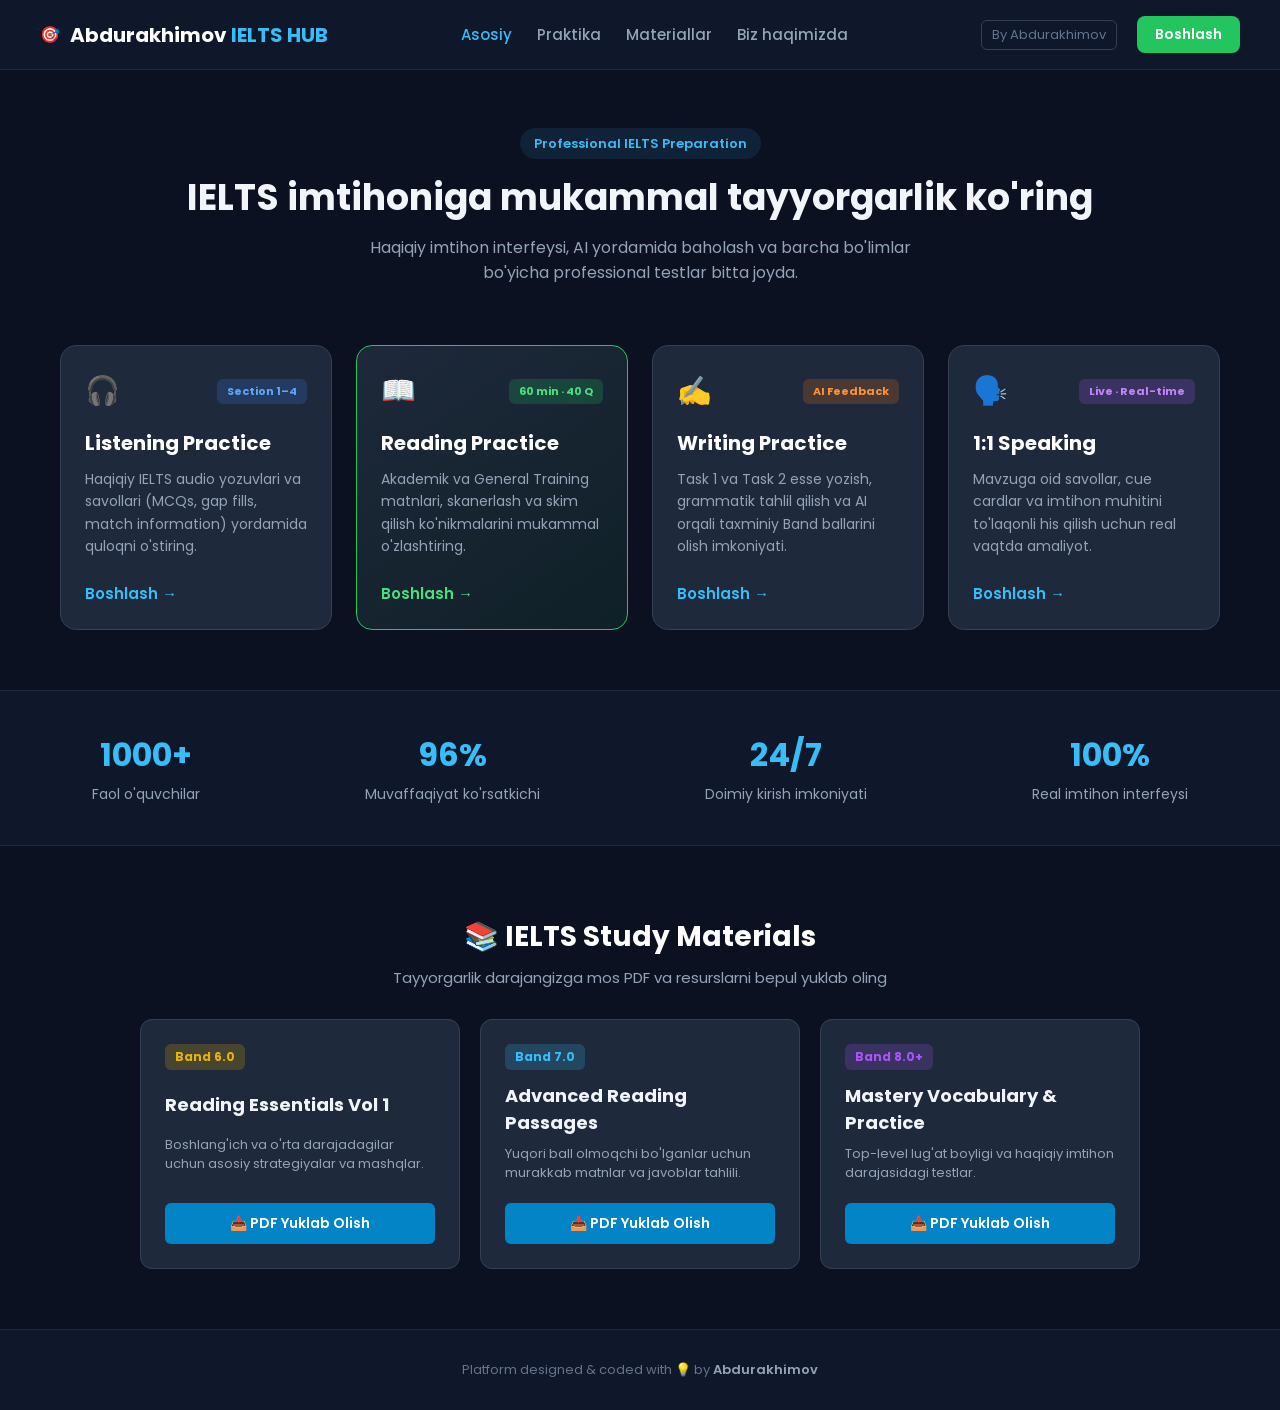
==== index.html @ 4808572f "Add files via upload" ====
<!DOCTYPE html>
<html lang="uz">
<head>
    <meta charset="UTF-8">
    <meta name="viewport" content="width=device-width, initial-scale=1.0">
    <title>Abdurakhimov IELTS Hub | Professional Practice Platform</title>
    <!-- Google Fonts -->
    <link href="https://fonts.googleapis.com/css2?family=Poppins:wght@300;400;500;600;700&display=swap" rel="stylesheet">
    <link rel="stylesheet" href="style.css">
</head>
<body>

    <!-- Навигационная панель -->
    <header class="navbar">
        <div class="logo-area">
            <span class="logo-icon">🎯</span>
            <h2>Abdurakhimov <span class="highlight">IELTS HUB</span></h2>
        </div>
        <nav class="nav-links">
            <a href="#" class="active">Asosiy</a>
            <a href="#practice">Praktika</a>
            <a href="#materials">Materiallar</a>
            <a href="#about">Biz haqimizda</a>
        </nav>
        <div class="nav-right">
            <span class="developer-tag">By Abdurakhimov</span>
            <a href="#practice" class="btn-primary">Boshlash</a>
        </div>
    </header>

    <!-- Главный баннер / Герой секция -->
    <section class="hero-section">
        <div class="hero-content">
            <span class="badge">Professional IELTS Preparation</span>
            <h1>IELTS imtihoniga mukammal tayyorgarlik ko'ring</h1>
            <p>Haqiqiy imtihon interfeysi, AI yordamida baholash va barcha bo'limlar bo'yicha professional testlar bitta joyda.</p>
        </div>
    </section>

    <!-- Секция карточек навыков (Practice Modules) -->
    <main class="dashboard-container" id="practice">
        
        <!-- 1. Listening Practice -->
        <div class="module-card">
            <div class="card-header">
                <span class="icon audio-icon">🎧</span>
                <span class="badge-tag blue">Section 1–4</span>
            </div>
            <h3>Listening Practice</h3>
            <p>Haqiqiy IELTS audio yozuvlari va savollari (MCQs, gap fills, match information) yordamida quloqni o'stiring.</p>
            <a href="#" class="btn-explore" onclick="alert('Tez kunda ochiladi!')">Boshlash →</a>
        </div>

        <!-- 2. Reading Practice -->
        <div class="module-card featured">
            <div class="card-header">
                <span class="icon reading-icon">📖</span>
                <span class="badge-tag green">60 min · 40 Q</span>
            </div>
            <h3>Reading Practice</h3>
            <p>Akademik va General Training matnlari, skanerlash va skim qilish ko'nikmalarini mukammal o'zlashtiring.</p>
            <!-- Siz yaratgan reading sahifasiga yo'naltiramiz -->
            <a href="reading.html" class="btn-explore">Boshlash →</a>
        </div>

        <!-- 3. Writing Practice -->
        <div class="module-card">
            <div class="card-header">
                <span class="icon writing-icon">✍️</span>
                <span class="badge-tag orange">AI Feedback</span>
            </div>
            <h3>Writing Practice</h3>
            <p>Task 1 va Task 2 esse yozish, grammatik tahlil qilish va AI orqali taxminiy Band ballarini olish imkoniyati.</p>
            <a href="#" class="btn-explore" onclick="alert('Tez kunda ochiladi!')">Boshlash →</a>
        </div>

        <!-- 4. Speaking Practice -->
        <div class="module-card">
            <div class="card-header">
                <span class="icon speaking-icon">🗣️</span>
                <span class="badge-tag purple">Live · Real-time</span>
            </div>
            <h3>1:1 Speaking</h3>
            <p>Mavzuga oid savollar, cue cardlar va imtihon muhitini to'laqonli his qilish uchun real vaqtda amaliyot.</p>
            <a href="#" class="btn-explore" onclick="alert('Tez kunda ochiladi!')">Boshlash →</a>
        </div>

    </main>

    <!-- Статистика платформа -->
    <section class="stats-section">
        <div class="stat-box">
            <h2>1000+</h2>
            <p>Faol o'quvchilar</p>
        </div>
        <div class="stat-box">
            <h2>96%</h2>
            <p>Muvaffaqiyat ko'rsatkichi</p>
        </div>
        <div class="stat-box">
            <h2>24/7</h2>
            <p>Doimiy kirish imkoniyati</p>
        </div>
        <div class="stat-box">
            <h2>100%</h2>
            <p>Real imtihon interfeysi</p>
        </div>
    </section>

    <!-- Секция скачивания материалов (Materials) -->
    <section class="materials-section" id="materials">
        <h2>📚 IELTS Study Materials</h2>
        <p class="subtitle">Tayyorgarlik darajangizga mos PDF va resurslarni bepul yuklab oling</p>

        <div class="materials-grid">
            <div class="material-card">
                <span class="level-badge b6">Band 6.0</span>
                <h3>Reading Essentials Vol 1</h3>
                <p>Boshlang'ich va o'rta darajadagilar uchun asosiy strategiyalar va mashqlar.</p>
                <a href="files/ielts_reading_band6.pdf" download class="btn-download">📥 PDF Yuklab Olish</a>
            </div>

            <div class="material-card">
                <span class="level-badge b7">Band 7.0</span>
                <h3>Advanced Reading Passages</h3>
                <p>Yuqori ball olmoqchi bo'lganlar uchun murakkab matnlar va javoblar tahlili.</p>
                <a href="files/ielts_reading_band7.pdf" download class="btn-download">📥 PDF Yuklab Olish</a>
            </div>

            <div class="material-card">
                <span class="level-badge b8">Band 8.0+</span>
                <h3>Mastery Vocabulary & Practice</h3>
                <p>Top-level lug'at boyligi va haqiqiy imtihon darajasidagi testlar.</p>
                <a href="files/ielts_reading_band8.pdf" download class="btn-download">📥 PDF Yuklab Olish</a>
            </div>
        </div>
    </section>

    <!-- Футер -->
    <footer class="footer">
        <p>Platform designed & coded with 💡 by <span>Abdurakhimov</span></p>
    </footer>

    <script src="script.js"></script>
</body>
</html>
---- style.css ----
* {
    box-sizing: border-box;
    margin: 0;
    padding: 0;
    font-family: 'Poppins', sans-serif;
}

body {
    background-color: #0b1120;
    color: #f8fafc;
}

/* Navbar */
.navbar {
    display: flex;
    justify-content: space-between;
    align-items: center;
    padding: 16px 40px;
    background-color: #0f172a;
    border-bottom: 1px solid #1e293b;
    position: sticky;
    top: 0;
    z-index: 1000;
}

.logo-area {
    display: flex;
    align-items: center;
    gap: 10px;
}

.logo-area h2 {
    font-size: 20px;
    font-weight: 700;
    color: white;
}

.highlight {
    color: #38bdf8;
}

.nav-links {
    display: flex;
    gap: 25px;
}

.nav-links a {
    text-decoration: none;
    color: #94a3b8;
    font-size: 15px;
    font-weight: 500;
    transition: 0.2s;
}

.nav-links a:hover, .nav-links a.active {
    color: #38bdf8;
}

.nav-right {
    display: flex;
    align-items: center;
    gap: 20px;
}

.developer-tag {
    font-size: 13px;
    color: #64748b;
    border: 1px solid #334155;
    padding: 4px 10px;
    border-radius: 6px;
}

.btn-primary {
    background-color: #22c55e;
    color: white;
    text-decoration: none;
    padding: 8px 18px;
    border-radius: 8px;
    font-weight: 600;
    font-size: 14px;
    transition: 0.2s;
}

.btn-primary:hover {
    background-color: #16a34a;
}

/* Hero Section */
.hero-section {
    text-align: center;
    padding: 60px 20px 30px;
}

.badge {
    background-color: rgba(56, 189, 248, 0.1);
    color: #38bdf8;
    padding: 6px 14px;
    border-radius: 20px;
    font-size: 13px;
    font-weight: 600;
}

.hero-section h1 {
    font-size: 36px;
    margin-top: 15px;
    margin-bottom: 10px;
    color: #f1f5f9;
}

.hero-section p {
    color: #94a3b8;
    font-size: 16px;
    max-width: 600px;
    margin: 0 auto;
}

/* Dashboard Grid */
.dashboard-container {
    display: grid;
    grid-template-columns: repeat(auto-fit, minmax(260px, 1fr));
    gap: 24px;
    max-width: 1200px;
    margin: 30px auto 60px;
    padding: 0 20px;
}

.module-card {
    background-color: #1e293b;
    border: 1px solid #334155;
    border-radius: 16px;
    padding: 24px;
    display: flex;
    flex-direction: column;
    justify-content: space-between;
    transition: transform 0.2s, border-color 0.2s;
}

.module-card:hover {
    transform: translateY(-6px);
    border-color: #38bdf8;
}

.module-card.featured {
    border-color: #22c55e;
    background: linear-gradient(145deg, #1e293b, #0f2027);
}

.card-header {
    display: flex;
    justify-content: space-between;
    align-items: center;
    margin-bottom: 16px;
}

.icon {
    font-size: 28px;
}

.badge-tag {
    font-size: 11px;
    font-weight: 700;
    padding: 4px 10px;
    border-radius: 6px;
}

.blue { background-color: rgba(59, 130, 246, 0.2); color: #60a5fa; }
.green { background-color: rgba(34, 197, 94, 0.2); color: #4ade80; }
.orange { background-color: rgba(249, 115, 22, 0.2); color: #fb923c; }
.purple { background-color: rgba(168, 85, 247, 0.2); color: #c084fc; }

.module-card h3 {
    font-size: 20px;
    color: white;
    margin-bottom: 10px;
}

.module-card p {
    color: #94a3b8;
    font-size: 14px;
    line-height: 1.6;
    margin-bottom: 24px;
}

.btn-explore {
    text-decoration: none;
    color: #38bdf8;
    font-weight: 600;
    font-size: 15px;
    display: inline-flex;
    align-items: center;
    gap: 5px;
}

.module-card.featured .btn-explore {
    color: #4ade80;
}

/* Stats Section */
.stats-section {
    display: flex;
    justify-content: space-around;
    background-color: #0f172a;
    border-top: 1px solid #1e293b;
    border-bottom: 1px solid #1e293b;
    padding: 40px 20px;
    margin-bottom: 50px;
    flex-wrap: wrap;
    gap: 20px;
}

.stat-box {
    text-align: center;
}

.stat-box h2 {
    font-size: 32px;
    color: #38bdf8;
    margin-bottom: 5px;
}

.stat-box p {
    color: #94a3b8;
    font-size: 14px;
}

/* Materials Section */
.materials-section {
    padding: 20px 20px 60px;
    max-width: 1200px;
    margin: 0 auto;
    text-align: center;
}

.materials-section h2 {
    font-size: 28px;
    color: white;
    margin-bottom: 8px;
}

.subtitle {
    color: #94a3b8;
    margin-bottom: 30px;
    font-size: 15px;
}

.materials-grid {
    display: flex;
    justify-content: center;
    gap: 20px;
    flex-wrap: wrap;
}

.material-card {
    background-color: #1e293b;
    border: 1px solid #334155;
    border-radius: 12px;
    padding: 24px;
    width: 320px;
    text-align: left;
    display: flex;
    flex-direction: column;
    justify-content: space-between;
}

.level-badge {
    align-self: flex-start;
    padding: 4px 10px;
    border-radius: 6px;
    font-size: 12px;
    font-weight: 700;
    margin-bottom: 12px;
}

.b6 { background-color: rgba(234, 179, 8, 0.2); color: #eab308; }
.b7 { background-color: rgba(56, 189, 248, 0.2); color: #38bdf8; }
.b8 { background-color: rgba(168, 85, 247, 0.2); color: #a855f7; }

.material-card h3 {
    color: #f1f5f9;
    font-size: 18px;
    margin-bottom: 8px;
}

.material-card p {
    color: #94a3b8;
    font-size: 13px;
    line-height: 1.5;
    margin-bottom: 20px;
}

.btn-download {
    display: block;
    text-align: center;
    background-color: #0284c7;
    color: white;
    text-decoration: none;
    padding: 10px;
    border-radius: 6px;
    font-weight: 600;
    font-size: 14px;
    transition: background-color 0.2s;
}

.btn-download:hover {
    background-color: #0369a1;
}

/* Footer */
.footer {
    text-align: center;
    padding: 30px;
    background-color: #0f172a;
    color: #64748b;
    font-size: 13px;
    border-top: 1px solid #1e293b;
}

.footer span {
    color: #94a3b8;
    font-weight: 600;
}
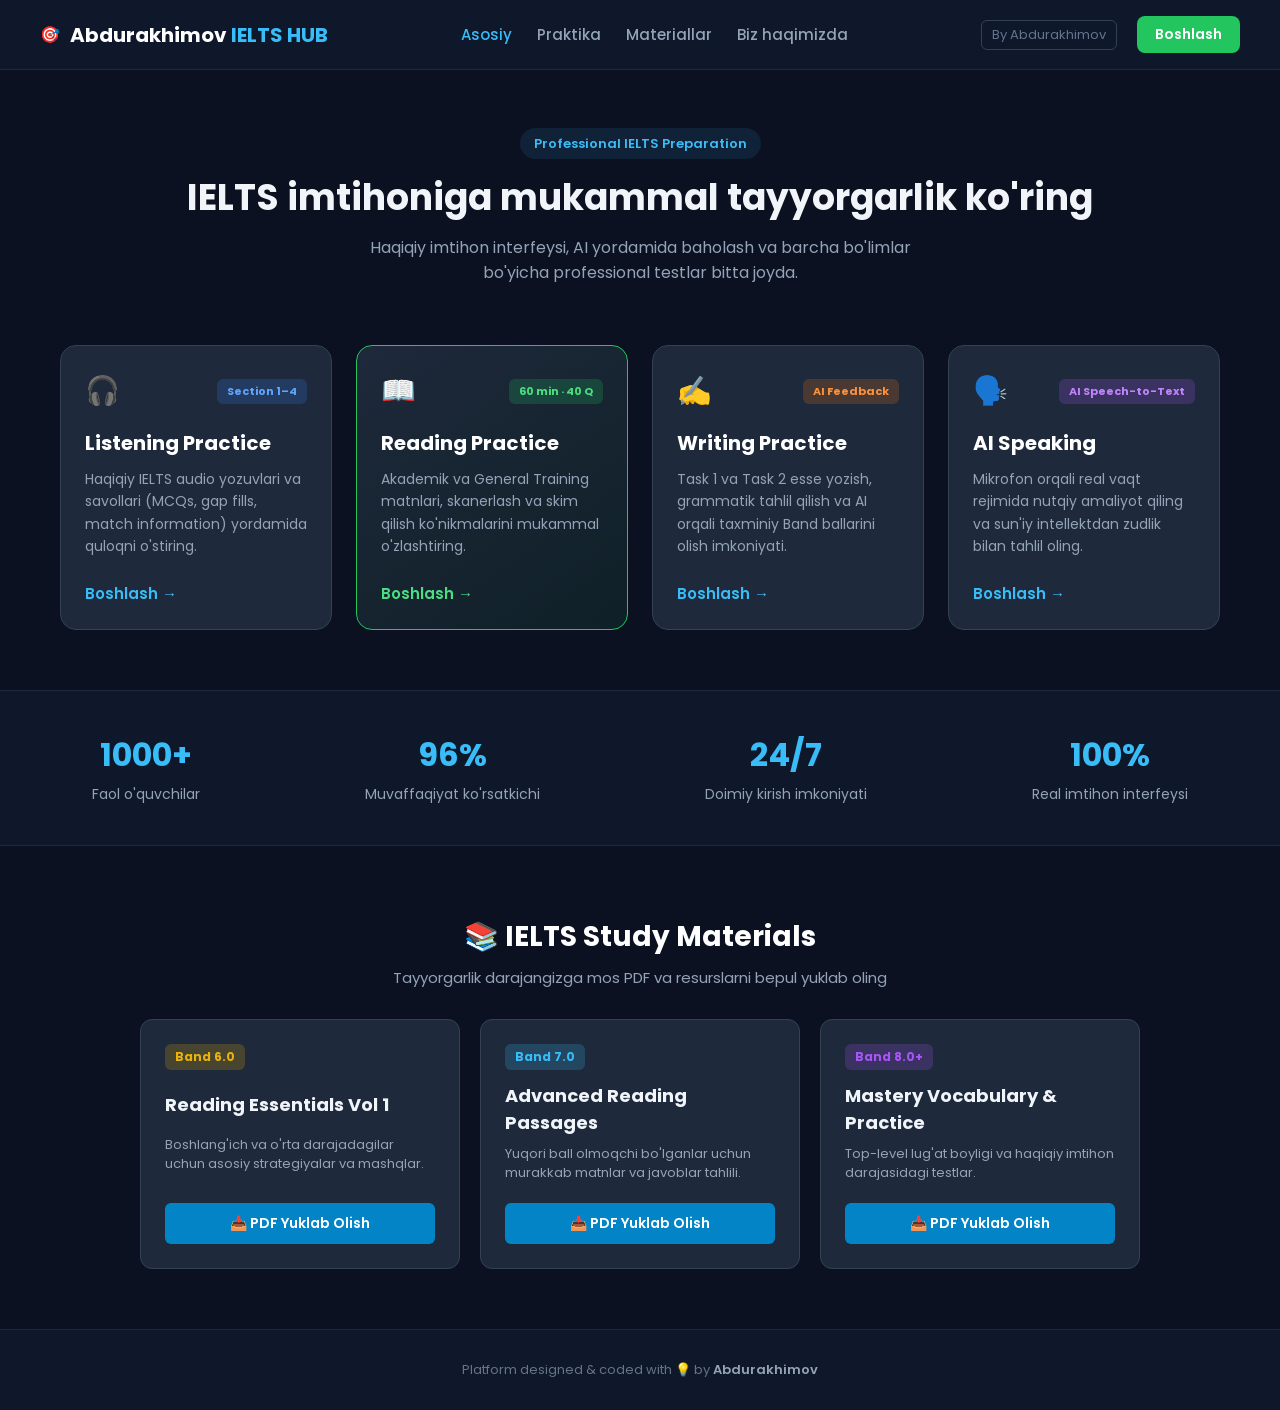
==== commit fa7434b0: "Add files via upload" ====
--- a/index.html
+++ b/index.html
@@ -10,14 +10,14 @@
 </head>
 <body>
 
-    <!-- Навигационная панель -->
+    <!-- Navigatsiya paneli -->
     <header class="navbar">
         <div class="logo-area">
             <span class="logo-icon">🎯</span>
             <h2>Abdurakhimov <span class="highlight">IELTS HUB</span></h2>
         </div>
         <nav class="nav-links">
-            <a href="#" class="active">Asosiy</a>
+            <a href="index.html" class="active">Asosiy</a>
             <a href="#practice">Praktika</a>
             <a href="#materials">Materiallar</a>
             <a href="#about">Biz haqimizda</a>
@@ -28,7 +28,7 @@
         </div>
     </header>
 
-    <!-- Главный баннер / Герой секция -->
+    <!-- Asosiy Banner (Hero Section) -->
     <section class="hero-section">
         <div class="hero-content">
             <span class="badge">Professional IELTS Preparation</span>
@@ -37,7 +37,7 @@
         </div>
     </section>
 
-    <!-- Секция карточек навыков (Practice Modules) -->
+    <!-- Praktika Modullari (Dashboard) -->
     <main class="dashboard-container" id="practice">
         
         <!-- 1. Listening Practice -->
@@ -48,7 +48,7 @@
             </div>
             <h3>Listening Practice</h3>
             <p>Haqiqiy IELTS audio yozuvlari va savollari (MCQs, gap fills, match information) yordamida quloqni o'stiring.</p>
-            <a href="#" class="btn-explore" onclick="alert('Tez kunda ochiladi!')">Boshlash →</a>
+            <a href="listening.html" class="btn-explore">Boshlash →</a>
         </div>
 
         <!-- 2. Reading Practice -->
@@ -59,7 +59,6 @@
             </div>
             <h3>Reading Practice</h3>
             <p>Akademik va General Training matnlari, skanerlash va skim qilish ko'nikmalarini mukammal o'zlashtiring.</p>
-            <!-- Siz yaratgan reading sahifasiga yo'naltiramiz -->
             <a href="reading.html" class="btn-explore">Boshlash →</a>
         </div>
 
@@ -71,23 +70,23 @@
             </div>
             <h3>Writing Practice</h3>
             <p>Task 1 va Task 2 esse yozish, grammatik tahlil qilish va AI orqali taxminiy Band ballarini olish imkoniyati.</p>
-            <a href="#" class="btn-explore" onclick="alert('Tez kunda ochiladi!')">Boshlash →</a>
+            <a href="#" class="btn-explore" onclick="alert('Writing bo\'limi tez kunda ishga tushadi!')">Boshlash →</a>
         </div>
 
-        <!-- 4. Speaking Practice -->
+        <!-- 4. AI Speaking Practice -->
         <div class="module-card">
             <div class="card-header">
                 <span class="icon speaking-icon">🗣️</span>
-                <span class="badge-tag purple">Live · Real-time</span>
+                <span class="badge-tag purple">AI Speech-to-Text</span>
             </div>
-            <h3>1:1 Speaking</h3>
-            <p>Mavzuga oid savollar, cue cardlar va imtihon muhitini to'laqonli his qilish uchun real vaqtda amaliyot.</p>
-            <a href="#" class="btn-explore" onclick="alert('Tez kunda ochiladi!')">Boshlash →</a>
+            <h3>AI Speaking</h3>
+            <p>Mikrofon orqali real vaqt rejimida nutqiy amaliyot qiling va sun'iy intellektdan zudlik bilan tahlil oling.</p>
+            <a href="speaking.html" class="btn-explore">Boshlash →</a>
         </div>
 
     </main>
 
-    <!-- Статистика платформа -->
+    <!-- Statistika Bo'limi -->
     <section class="stats-section">
         <div class="stat-box">
             <h2>1000+</h2>
@@ -107,7 +106,7 @@
         </div>
     </section>
 
-    <!-- Секция скачивания материалов (Materials) -->
+    <!-- PDF Materiallar Bo'limi -->
     <section class="materials-section" id="materials">
         <h2>📚 IELTS Study Materials</h2>
         <p class="subtitle">Tayyorgarlik darajangizga mos PDF va resurslarni bepul yuklab oling</p>
@@ -136,11 +135,10 @@
         </div>
     </section>
 
-    <!-- Футер -->
+    <!-- Futik (Footer) -->
     <footer class="footer">
         <p>Platform designed & coded with 💡 by <span>Abdurakhimov</span></p>
     </footer>
 
-    <script src="script.js"></script>
 </body>
 </html>
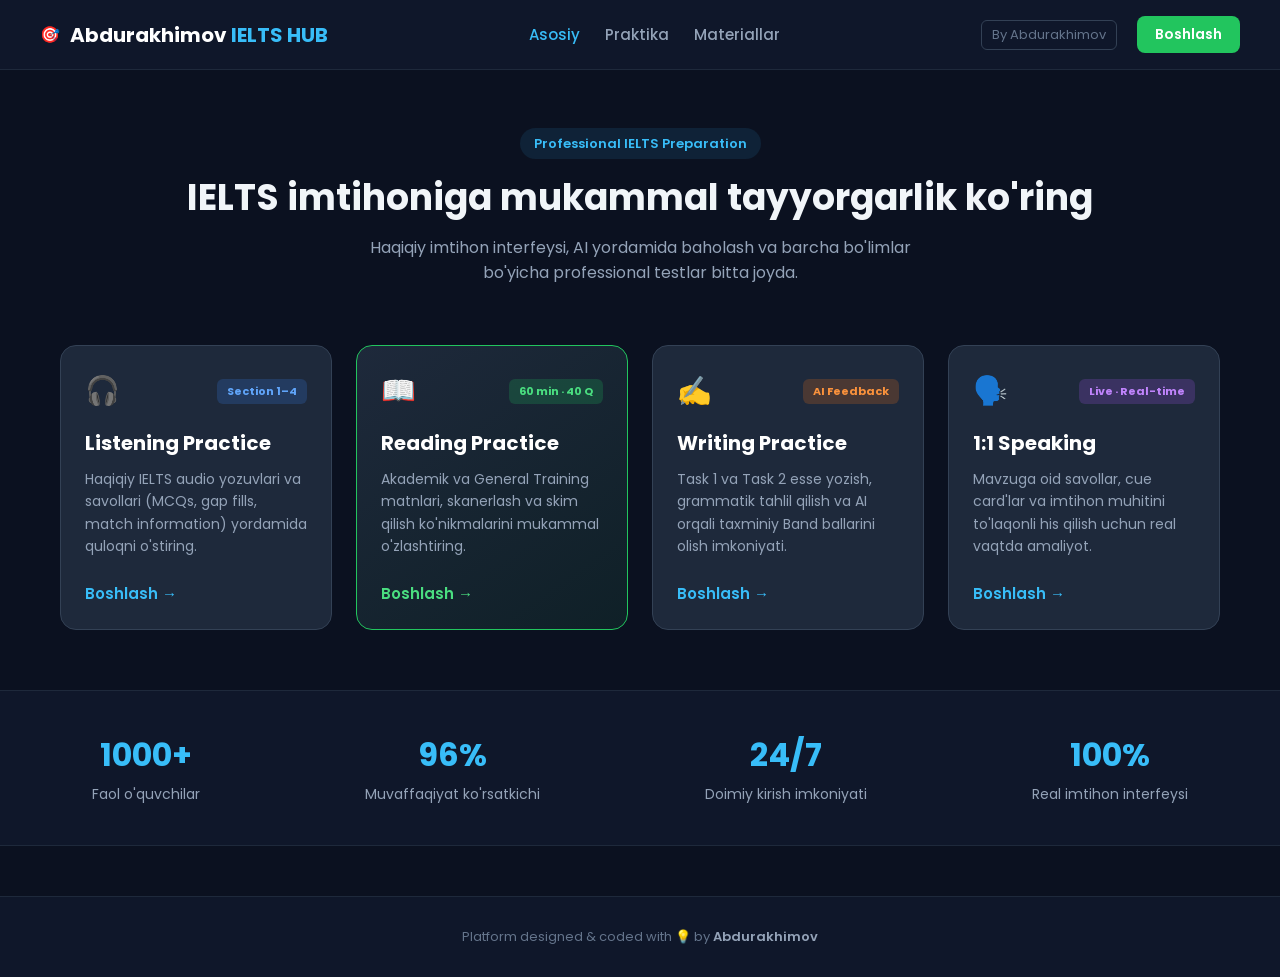
==== commit 11d0ef38: "Add files via upload" ====
--- a/index.html
+++ b/index.html
@@ -20,7 +20,6 @@
             <a href="index.html" class="active">Asosiy</a>
             <a href="#practice">Praktika</a>
             <a href="#materials">Materiallar</a>
-            <a href="#about">Biz haqimizda</a>
         </nav>
         <div class="nav-right">
             <span class="developer-tag">By Abdurakhimov</span>
@@ -77,10 +76,10 @@
         <div class="module-card">
             <div class="card-header">
                 <span class="icon speaking-icon">🗣️</span>
-                <span class="badge-tag purple">AI Speech-to-Text</span>
+                <span class="badge-tag purple">Live · Real-time</span>
             </div>
-            <h3>AI Speaking</h3>
-            <p>Mikrofon orqali real vaqt rejimida nutqiy amaliyot qiling va sun'iy intellektdan zudlik bilan tahlil oling.</p>
+            <h3>1:1 Speaking</h3>
+            <p>Mavzuga oid savollar, cue card'lar va imtihon muhitini to'laqonli his qilish uchun real vaqtda amaliyot.</p>
             <a href="speaking.html" class="btn-explore">Boshlash →</a>
         </div>
 
@@ -106,35 +105,6 @@
         </div>
     </section>
 
-    <!-- PDF Materiallar Bo'limi -->
-    <section class="materials-section" id="materials">
-        <h2>📚 IELTS Study Materials</h2>
-        <p class="subtitle">Tayyorgarlik darajangizga mos PDF va resurslarni bepul yuklab oling</p>
-
-        <div class="materials-grid">
-            <div class="material-card">
-                <span class="level-badge b6">Band 6.0</span>
-                <h3>Reading Essentials Vol 1</h3>
-                <p>Boshlang'ich va o'rta darajadagilar uchun asosiy strategiyalar va mashqlar.</p>
-                <a href="files/ielts_reading_band6.pdf" download class="btn-download">📥 PDF Yuklab Olish</a>
-            </div>
-
-            <div class="material-card">
-                <span class="level-badge b7">Band 7.0</span>
-                <h3>Advanced Reading Passages</h3>
-                <p>Yuqori ball olmoqchi bo'lganlar uchun murakkab matnlar va javoblar tahlili.</p>
-                <a href="files/ielts_reading_band7.pdf" download class="btn-download">📥 PDF Yuklab Olish</a>
-            </div>
-
-            <div class="material-card">
-                <span class="level-badge b8">Band 8.0+</span>
-                <h3>Mastery Vocabulary & Practice</h3>
-                <p>Top-level lug'at boyligi va haqiqiy imtihon darajasidagi testlar.</p>
-                <a href="files/ielts_reading_band8.pdf" download class="btn-download">📥 PDF Yuklab Olish</a>
-            </div>
-        </div>
-    </section>
-
     <!-- Futik (Footer) -->
     <footer class="footer">
         <p>Platform designed & coded with 💡 by <span>Abdurakhimov</span></p>
